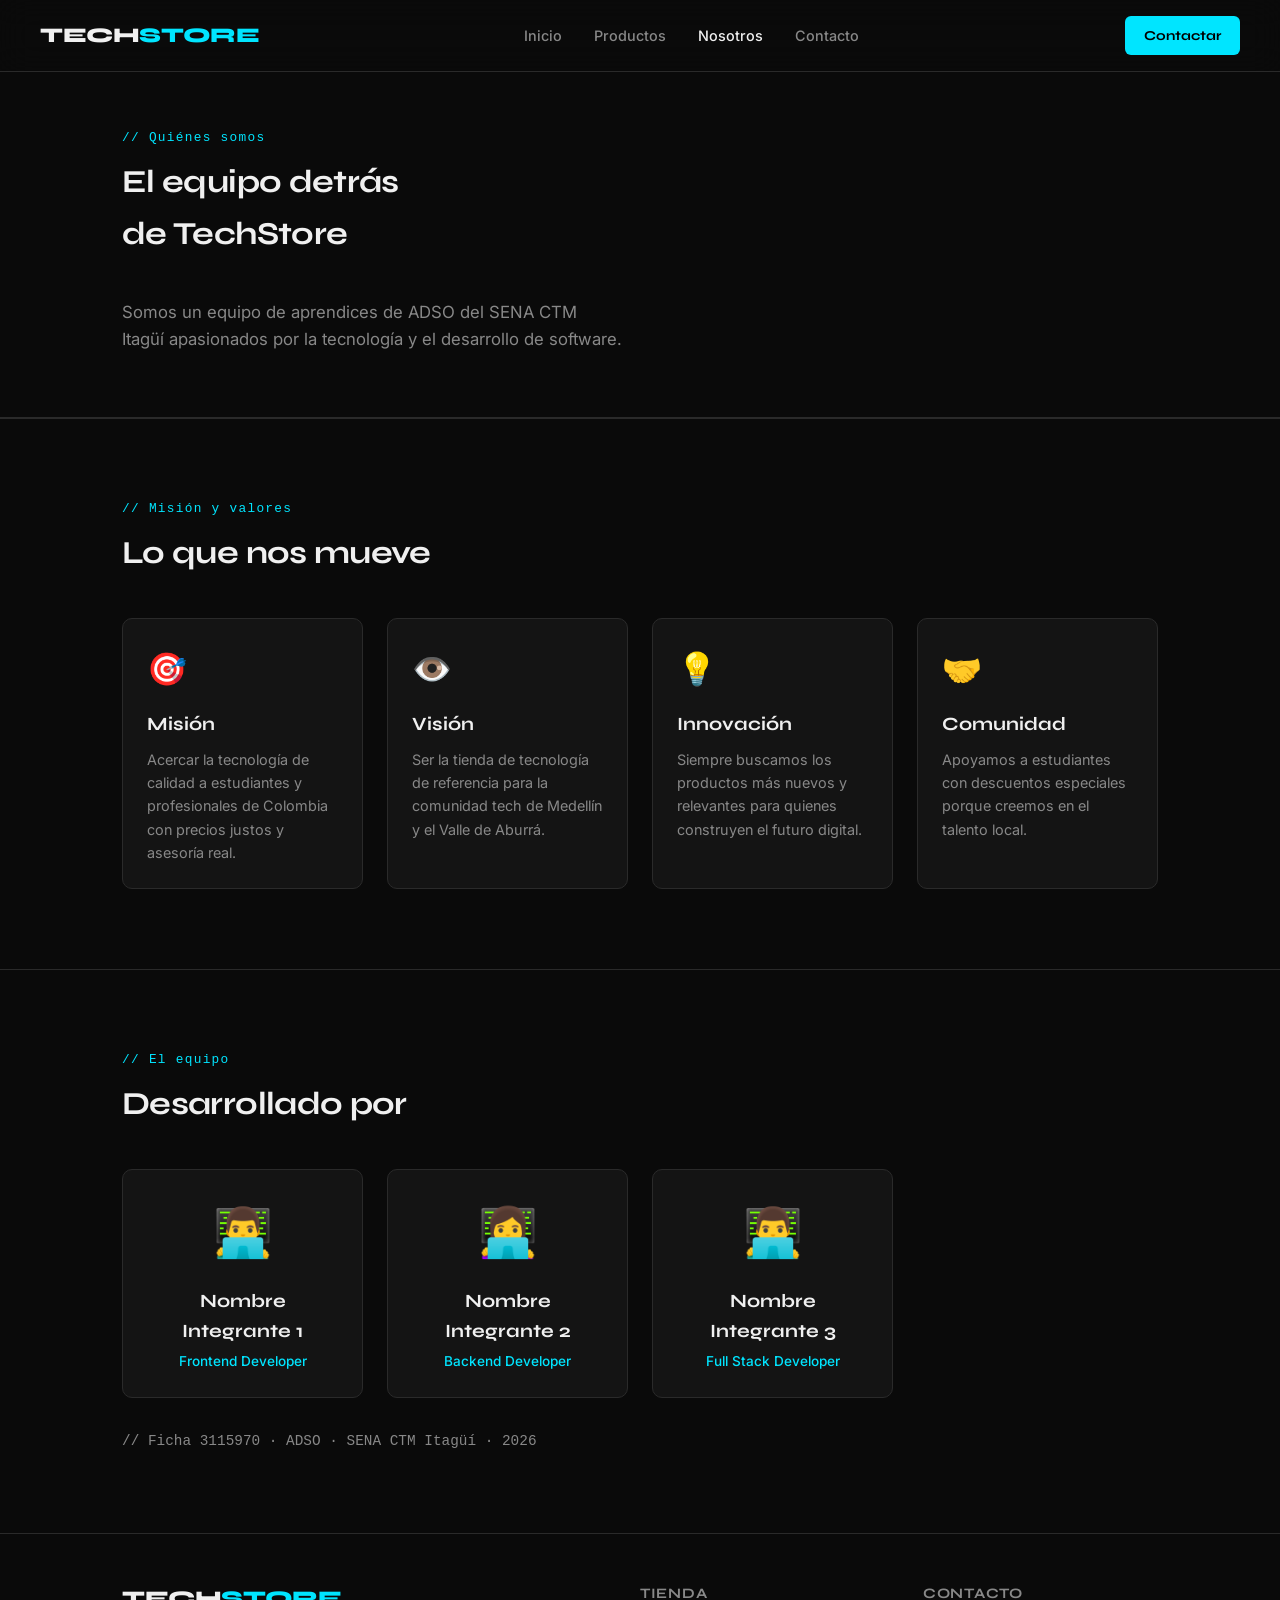
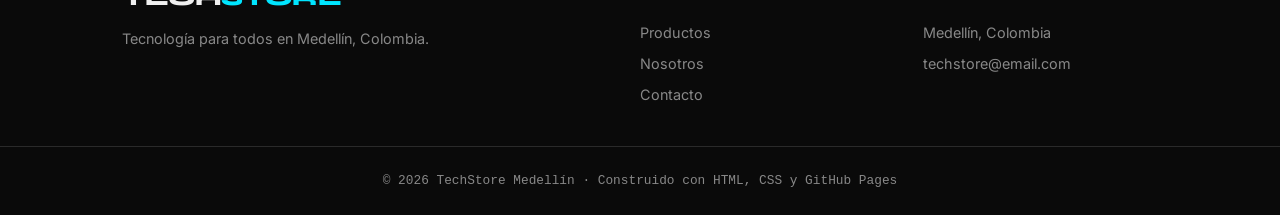
==== nosotros.html @ 0b044762 "Primer commit de TechStore" ====
<!DOCTYPE html>
<html lang="es">
<head>
  <meta charset="UTF-8">
  <meta name="viewport" content="width=device-width, initial-scale=1.0">
  <title>Nosotros — TechStore Medellín</title>
  <link rel="preconnect" href="https://fonts.googleapis.com">
  <link href="https://fonts.googleapis.com/css2?family=Syne:wght@400;600;700;800&family=Inter:wght@300;400;500&display=swap" rel="stylesheet">
  <link rel="stylesheet" href="styles.css">
</head>
<body>

  <nav class="navbar">
    <a href="index.html" class="nav-logo">TECH<span>STORE</span></a>
    <ul class="nav-links">
      <li><a href="index.html">Inicio</a></li>
      <li><a href="productos.html">Productos</a></li>
      <li><a href="nosotros.html" class="active">Nosotros</a></li>
      <li><a href="contacto.html">Contacto</a></li>
    </ul>
    <a href="contacto.html" class="btn-nav">Contactar</a>
  </nav>

  <div class="about-hero">
    <div class="container">
      <p class="section-tag">// Quiénes somos</p>
      <h1 class="section-title">El equipo detrás<br>de TechStore</h1>
      <p style="color:var(--muted);max-width:500px;font-size:1.05rem">
        Somos un equipo de aprendices de ADSO del SENA CTM Itagüí
        apasionados por la tecnología y el desarrollo de software.
      </p>
    </div>
  </div>

  <!-- MISIÓN -->
  <section class="about-section">
    <div class="container">
      <p class="section-tag">// Misión y valores</p>
      <h2 class="section-title">Lo que nos mueve</h2>
      <div class="values-grid">
        <div class="value-card">
          <div class="value-icon">🎯</div>
          <h3>Misión</h3>
          <p>Acercar la tecnología de calidad a estudiantes y profesionales de Colombia con precios justos y asesoría real.</p>
        </div>
        <div class="value-card">
          <div class="value-icon">👁️</div>
          <h3>Visión</h3>
          <p>Ser la tienda de tecnología de referencia para la comunidad tech de Medellín y el Valle de Aburrá.</p>
        </div>
        <div class="value-card">
          <div class="value-icon">💡</div>
          <h3>Innovación</h3>
          <p>Siempre buscamos los productos más nuevos y relevantes para quienes construyen el futuro digital.</p>
        </div>
        <div class="value-card">
          <div class="value-icon">🤝</div>
          <h3>Comunidad</h3>
          <p>Apoyamos a estudiantes con descuentos especiales porque creemos en el talento local.</p>
        </div>
      </div>
    </div>
  </section>

  <!-- EQUIPO -->
  <section class="about-section">
    <div class="container">
      <p class="section-tag">// El equipo</p>
      <h2 class="section-title">Desarrollado por</h2>
      <div class="team-grid">
        <!-- CAMBIAR: Agregar los integrantes reales del equipo -->
        <div class="team-card">
          <div class="team-avatar">👨‍💻</div>
          <h3>Nombre Integrante 1</h3>
          <p class="team-role">Frontend Developer</p>
        </div>
        <div class="team-card">
          <div class="team-avatar">👩‍💻</div>
          <h3>Nombre Integrante 2</h3>
          <p class="team-role">Backend Developer</p>
        </div>
        <div class="team-card">
          <div class="team-avatar">👨‍💻</div>
          <h3>Nombre Integrante 3</h3>
          <p class="team-role">Full Stack Developer</p>
        </div>
      </div>
      <p style="color:var(--muted);font-size:0.9rem;margin-top:2rem;font-family:monospace">
        // Ficha 3115970 · ADSO · SENA CTM Itagüí · 2026
      </p>
    </div>
  </section>

  <footer class="footer">
    <div class="container footer-grid">
      <div>
        <a href="index.html" class="nav-logo">TECH<span>STORE</span></a>
        <p class="footer-desc">Tecnología para todos en Medellín, Colombia.</p>
      </div>
      <div>
        <p class="footer-title">Tienda</p>
        <ul>
          <li><a href="productos.html">Productos</a></li>
          <li><a href="nosotros.html">Nosotros</a></li>
          <li><a href="contacto.html">Contacto</a></li>
        </ul>
      </div>
      <div>
        <p class="footer-title">Contacto</p>
        <ul>
          <li>Medellín, Colombia</li>
          <li>techstore@email.com</li>
        </ul>
      </div>
    </div>
    <div class="footer-bottom">
      <p>© 2026 TechStore Medellín · Construido con HTML, CSS y GitHub Pages</p>
    </div>
  </footer>

</body>
</html>
---- styles.css ----
/* ── VARIABLES ── */
:root {
  --bg:       #0A0A0A;
  --surface:  #141414;
  --surface2: #1E1E1E;
  --border:   #2A2A2A;
  --text:     #F0F0F0;
  --muted:    #888;
  --accent:   #00E5FF;
  --accent2:  #FF6B35;
  --green:    #00C896;
  --font-display: 'Syne', sans-serif;
  --font-body:    'Inter', sans-serif;
  --radius: 10px;
  --shadow: 0 4px 24px rgba(0,0,0,0.4);
}

* { box-sizing: border-box; margin: 0; padding: 0; }
html { scroll-behavior: smooth; }

body {
  background: var(--bg);
  color: var(--text);
  font-family: var(--font-body);
  font-size: 16px;
  line-height: 1.6;
}

a { text-decoration: none; color: inherit; }
ul { list-style: none; }

.container {
  max-width: 1100px;
  margin: 0 auto;
  padding: 0 2rem;
}

/* ── NAVBAR ── */
.navbar {
  position: fixed; top: 0; left: 0; right: 0; z-index: 100;
  display: flex; align-items: center; justify-content: space-between;
  padding: 1rem 2.5rem;
  background: rgba(10,10,10,0.9);
  backdrop-filter: blur(16px);
  border-bottom: 1px solid var(--border);
}

.nav-logo {
  font-family: var(--font-display);
  font-size: 1.3rem;
  font-weight: 800;
  letter-spacing: -0.02em;
  color: var(--text);
}
.nav-logo span { color: var(--accent); }

.nav-links {
  display: flex; gap: 2rem;
}
.nav-links a {
  font-size: 0.9rem;
  color: var(--muted);
  transition: color 0.2s;
  font-weight: 500;
}
.nav-links a:hover,
.nav-links a.active { color: var(--text); }

.btn-nav {
  background: var(--accent);
  color: #000;
  font-size: 0.85rem;
  font-weight: 700;
  font-family: var(--font-display);
  padding: 0.55rem 1.2rem;
  border-radius: 6px;
  transition: opacity 0.2s;
}
.btn-nav:hover { opacity: 0.85; }

/* ── BOTONES ── */
.btn-primary {
  display: inline-block;
  background: var(--accent);
  color: #000;
  font-weight: 700;
  font-family: var(--font-display);
  font-size: 0.9rem;
  padding: 0.8rem 1.8rem;
  border-radius: 6px;
  transition: opacity 0.2s, transform 0.2s;
}
.btn-primary:hover { opacity: 0.85; transform: translateY(-2px); }

.btn-ghost {
  display: inline-block;
  background: transparent;
  color: var(--text);
  font-weight: 500;
  font-size: 0.9rem;
  padding: 0.8rem 1.8rem;
  border-radius: 6px;
  border: 1px solid var(--border);
  transition: border-color 0.2s, transform 0.2s;
}
.btn-ghost:hover { border-color: var(--text); transform: translateY(-2px); }

.btn-small {
  display: inline-block;
  background: var(--surface2);
  color: var(--accent);
  font-size: 0.8rem;
  font-weight: 600;
  padding: 0.4rem 0.9rem;
  border-radius: 5px;
  border: 1px solid var(--border);
  transition: background 0.2s;
}
.btn-small:hover { background: var(--border); }

/* ── HERO ── */
.hero {
  min-height: 100vh;
  display: flex;
  align-items: center;
  justify-content: space-between;
  gap: 4rem;
  max-width: 1100px;
  margin: 0 auto;
  padding: 8rem 2rem 4rem;
}

.hero-content { flex: 1; }

.hero-tag {
  display: inline-block;
  font-family: monospace;
  font-size: 0.8rem;
  color: var(--accent);
  letter-spacing: 0.1em;
  margin-bottom: 1.5rem;
  opacity: 0.8;
}

.hero-title {
  font-family: var(--font-display);
  font-size: clamp(2.5rem, 5vw, 4rem);
  font-weight: 800;
  line-height: 1.05;
  letter-spacing: -0.03em;
  margin-bottom: 1.5rem;
}

.highlight { color: var(--accent); }

.hero-desc {
  font-size: 1.05rem;
  color: var(--muted);
  max-width: 480px;
  margin-bottom: 2.5rem;
  line-height: 1.7;
}

.hero-actions { display: flex; gap: 1rem; flex-wrap: wrap; }

.hero-visual { flex-shrink: 0; }

.hero-card {
  position: relative;
  background: var(--surface);
  border: 1px solid var(--border);
  border-radius: 16px;
  padding: 2rem;
  width: 260px;
  text-align: center;
  overflow: hidden;
}

.card-glow {
  position: absolute;
  top: -40px; left: 50%;
  transform: translateX(-50%);
  width: 120px; height: 120px;
  background: var(--accent);
  border-radius: 50%;
  opacity: 0.08;
  filter: blur(30px);
}

.card-label {
  display: inline-block;
  background: rgba(0,229,255,0.1);
  color: var(--accent);
  font-size: 0.72rem;
  font-weight: 600;
  padding: 0.25rem 0.75rem;
  border-radius: 20px;
  border: 1px solid rgba(0,229,255,0.2);
  margin-bottom: 1rem;
  text-transform: uppercase;
  letter-spacing: 0.08em;
}

.card-img { font-size: 4rem; margin-bottom: 1rem; }
.card-name { font-weight: 600; margin-bottom: 0.5rem; }
.card-price { color: var(--accent); font-weight: 700; font-size: 1.1rem; margin-bottom: 1.2rem; }

/* ── SECCIONES ── */
.section-tag {
  font-family: monospace;
  font-size: 0.8rem;
  color: var(--accent);
  letter-spacing: 0.1em;
  margin-bottom: 0.5rem;
}

.section-title {
  font-family: var(--font-display);
  font-size: 2rem;
  font-weight: 700;
  letter-spacing: -0.02em;
  margin-bottom: 2.5rem;
}

/* ── CATEGORÍAS ── */
.categories {
  padding: 5rem 0;
  border-top: 1px solid var(--border);
}

.cat-grid {
  display: grid;
  grid-template-columns: repeat(auto-fill, minmax(160px, 1fr));
  gap: 1rem;
}

.cat-card {
  background: var(--surface);
  border: 1px solid var(--border);
  border-radius: var(--radius);
  padding: 1.5rem 1rem;
  text-align: center;
  transition: border-color 0.2s, transform 0.2s;
}
.cat-card:hover { border-color: var(--accent); transform: translateY(-3px); }
.cat-icon { font-size: 2rem; display: block; margin-bottom: 0.75rem; }
.cat-card h3 { font-family: var(--font-display); font-size: 0.95rem; font-weight: 700; margin-bottom: 0.3rem; }
.cat-card p { font-size: 0.8rem; color: var(--muted); }

/* ── DESTACADOS ── */
.featured {
  padding: 5rem 0;
  border-top: 1px solid var(--border);
}

.products-grid {
  display: grid;
  grid-template-columns: repeat(auto-fill, minmax(280px, 1fr));
  gap: 1.5rem;
  margin-bottom: 3rem;
}

.product-card {
  position: relative;
  background: var(--surface);
  border: 1px solid var(--border);
  border-radius: var(--radius);
  padding: 1.5rem;
  transition: border-color 0.2s, transform 0.2s;
}
.product-card:hover { border-color: var(--accent2); transform: translateY(-3px); }

.product-badge {
  position: absolute; top: 1rem; right: 1rem;
  background: rgba(0,229,255,0.12);
  color: var(--accent);
  font-size: 0.7rem;
  font-weight: 700;
  padding: 0.2rem 0.6rem;
  border-radius: 4px;
  text-transform: uppercase;
  letter-spacing: 0.06em;
}
.product-badge.oferta { background: rgba(255,107,53,0.12); color: var(--accent2); }

.product-img { font-size: 3rem; margin-bottom: 1rem; }
.product-card h3 { font-family: var(--font-display); font-weight: 700; margin-bottom: 0.4rem; }
.product-desc { font-size: 0.88rem; color: var(--muted); margin-bottom: 1.2rem; }
.product-footer { display: flex; justify-content: space-between; align-items: center; }
.product-price { font-weight: 700; color: var(--accent); font-size: 1rem; }

.section-cta { text-align: center; }

/* ── BANNER ── */
.banner {
  padding: 5rem 0;
  border-top: 1px solid var(--border);
}

.banner-content {
  background: linear-gradient(135deg, #0A1628, #0D2137);
  border: 1px solid rgba(0,229,255,0.2);
  border-radius: 16px;
  padding: 3rem;
  text-align: center;
}
.banner-content h2 {
  font-family: var(--font-display);
  font-size: 1.8rem;
  font-weight: 700;
  margin-bottom: 0.75rem;
}
.banner-content p { color: var(--muted); margin-bottom: 1.5rem; }

/* ── FOOTER ── */
.footer {
  border-top: 1px solid var(--border);
  padding: 3rem 0 1.5rem;
}

.footer-grid {
  display: grid;
  grid-template-columns: 2fr 1fr 1fr;
  gap: 3rem;
  margin-bottom: 2rem;
}

.footer-desc { color: var(--muted); font-size: 0.9rem; margin-top: 0.75rem; }
.footer-title { font-family: var(--font-display); font-weight: 700; margin-bottom: 1rem; font-size: 0.9rem; text-transform: uppercase; letter-spacing: 0.05em; color: var(--muted); }
.footer ul li { margin-bottom: 0.5rem; font-size: 0.9rem; color: var(--muted); }
.footer ul a:hover { color: var(--text); }

.footer-bottom {
  border-top: 1px solid var(--border);
  padding-top: 1.5rem;
  text-align: center;
  font-size: 0.8rem;
  color: var(--muted);
  font-family: monospace;
}

/* ── PÁGINA PRODUCTOS ── */
.page-hero {
  padding: 8rem 0 3rem;
  border-bottom: 1px solid var(--border);
}

.filter-bar {
  display: flex;
  gap: 0.75rem;
  flex-wrap: wrap;
  margin-bottom: 2.5rem;
}

.filter-btn {
  background: var(--surface);
  border: 1px solid var(--border);
  color: var(--muted);
  font-size: 0.85rem;
  padding: 0.5rem 1.2rem;
  border-radius: 20px;
  cursor: pointer;
  transition: all 0.2s;
  font-family: var(--font-body);
}
.filter-btn:hover,
.filter-btn.active { background: var(--accent); color: #000; border-color: var(--accent); font-weight: 600; }

.catalog-section { padding: 4rem 0; }

/* ── PÁGINA NOSOTROS ── */
.about-hero { padding: 8rem 0 4rem; border-bottom: 1px solid var(--border); }
.about-section { padding: 5rem 0; border-top: 1px solid var(--border); }
.values-grid { display: grid; grid-template-columns: repeat(auto-fill, minmax(240px, 1fr)); gap: 1.5rem; }
.value-card { background: var(--surface); border: 1px solid var(--border); border-radius: var(--radius); padding: 1.5rem; }
.value-icon { font-size: 2rem; margin-bottom: 1rem; }
.value-card h3 { font-family: var(--font-display); font-weight: 700; margin-bottom: 0.5rem; }
.value-card p { font-size: 0.9rem; color: var(--muted); }
.team-grid { display: grid; grid-template-columns: repeat(auto-fill, minmax(200px, 1fr)); gap: 1.5rem; }
.team-card { background: var(--surface); border: 1px solid var(--border); border-radius: var(--radius); padding: 1.5rem; text-align: center; }
.team-avatar { font-size: 3rem; margin-bottom: 1rem; }
.team-card h3 { font-family: var(--font-display); font-weight: 700; margin-bottom: 0.25rem; }
.team-role { font-size: 0.85rem; color: var(--accent); font-weight: 500; }

/* ── PÁGINA CONTACTO ── */
.contact-hero { padding: 8rem 0 4rem; border-bottom: 1px solid var(--border); }
.contact-section { padding: 5rem 0; }
.contact-grid { display: grid; grid-template-columns: 1fr 1fr; gap: 4rem; align-items: start; }
.contact-form { display: flex; flex-direction: column; gap: 1.2rem; }
.form-group { display: flex; flex-direction: column; gap: 0.4rem; }
.form-group label { font-size: 0.85rem; color: var(--muted); font-weight: 500; }
.form-group input,
.form-group textarea,
.form-group select {
  background: var(--surface);
  border: 1px solid var(--border);
  border-radius: 6px;
  padding: 0.75rem 1rem;
  color: var(--text);
  font-family: var(--font-body);
  font-size: 0.95rem;
  transition: border-color 0.2s;
  outline: none;
}
.form-group input:focus,
.form-group textarea:focus,
.form-group select:focus { border-color: var(--accent); }
.form-group textarea { resize: vertical; min-height: 140px; }
.form-group select option { background: var(--surface); }
.btn-submit {
  background: var(--accent);
  color: #000;
  font-weight: 700;
  font-family: var(--font-display);
  font-size: 0.95rem;
  padding: 0.9rem;
  border-radius: 6px;
  border: none;
  cursor: pointer;
  transition: opacity 0.2s;
}
.btn-submit:hover { opacity: 0.85; }
.contact-info { display: flex; flex-direction: column; gap: 1rem; }
.info-item { display: flex; gap: 1rem; align-items: flex-start; padding: 1.2rem; background: var(--surface); border: 1px solid var(--border); border-radius: var(--radius); }
.info-icon { font-size: 1.4rem; flex-shrink: 0; }
.info-label { font-size: 0.75rem; color: var(--muted); margin-bottom: 0.2rem; text-transform: uppercase; letter-spacing: 0.05em; }
.info-value { font-weight: 500; }

/* ── RESPONSIVE ── */
@media (max-width: 768px) {
  .hero { flex-direction: column; padding-top: 6rem; }
  .hero-visual { display: none; }
  .footer-grid { grid-template-columns: 1fr; gap: 2rem; }
  .contact-grid { grid-template-columns: 1fr; }
  .nav-links { display: none; }
}
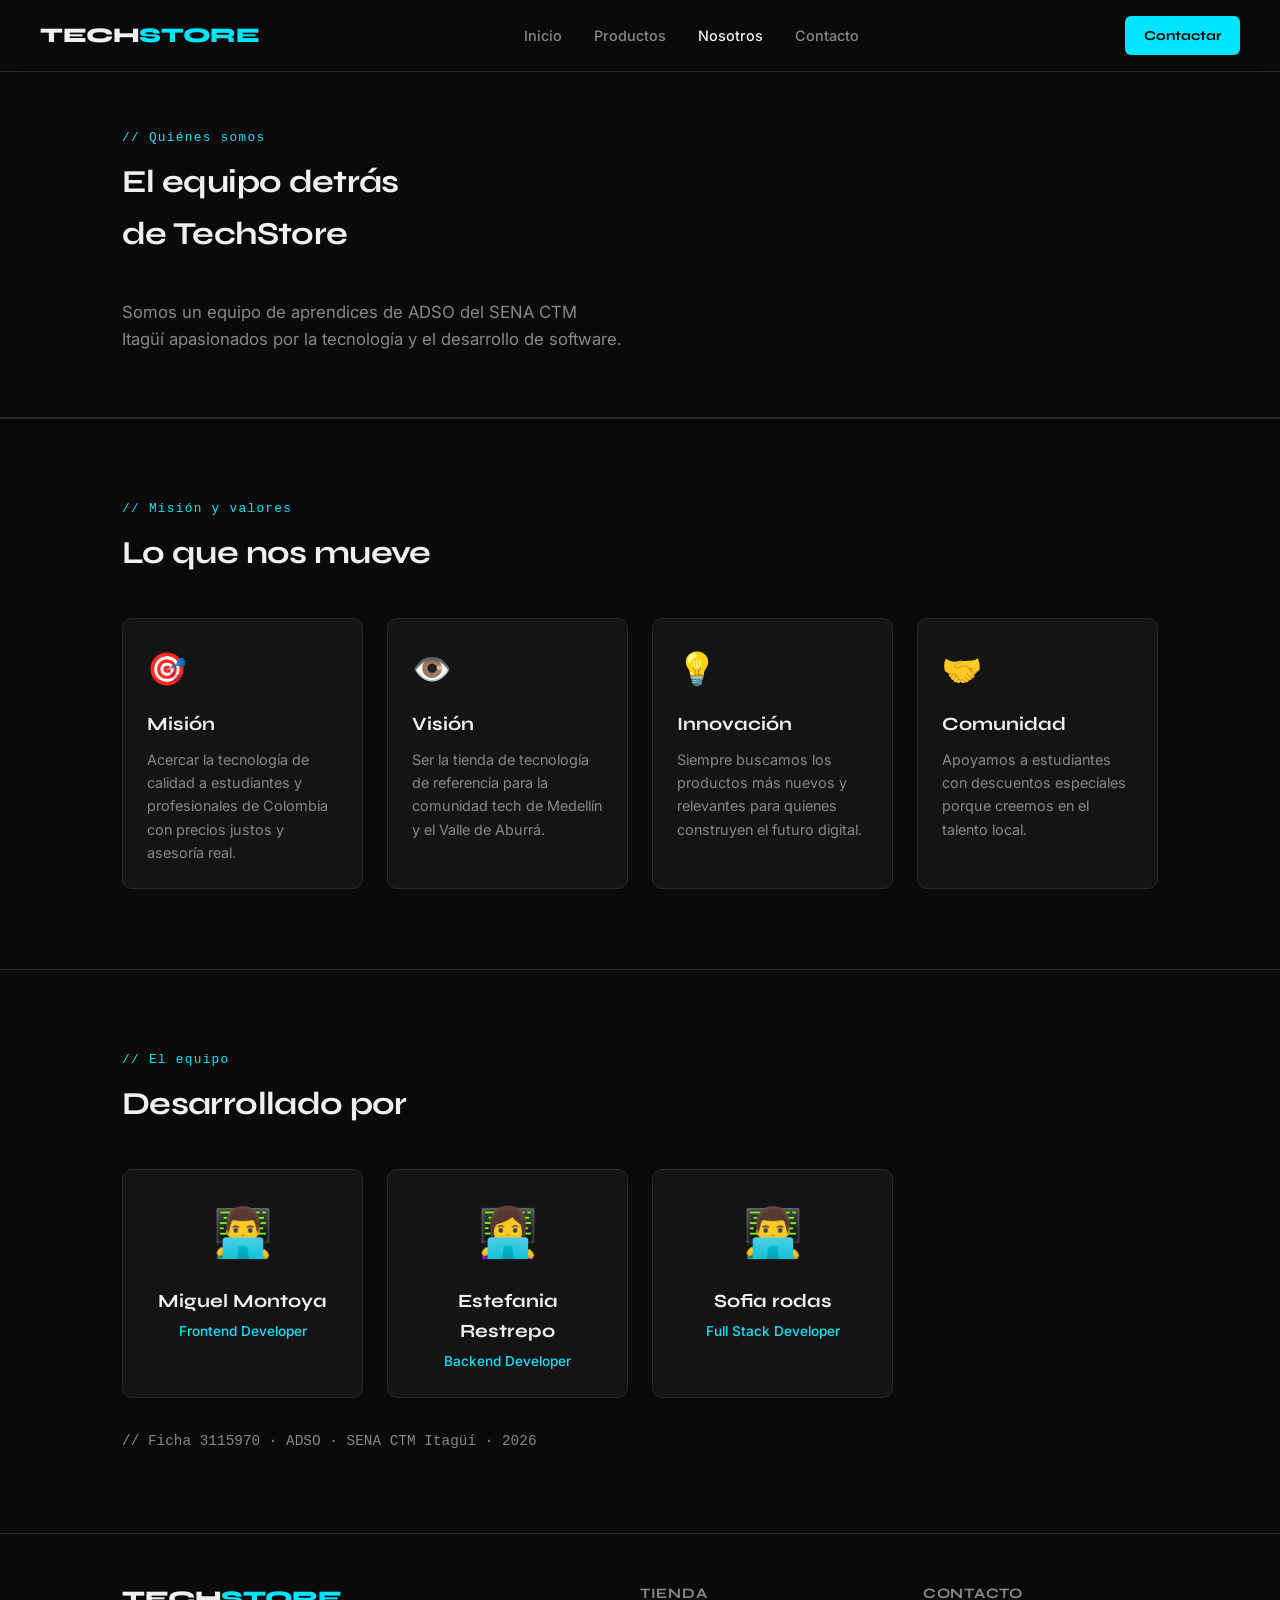
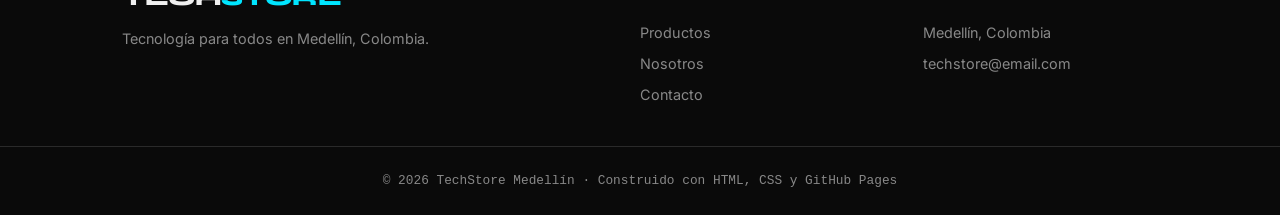
==== commit ef67bdd3: "Se organizaron los nombres de los integrantes" ====
--- a/nosotros.html
+++ b/nosotros.html
@@ -71,17 +71,17 @@
         <!-- CAMBIAR: Agregar los integrantes reales del equipo -->
         <div class="team-card">
           <div class="team-avatar">👨‍💻</div>
-          <h3>Nombre Integrante 1</h3>
+          <h3>Miguel Montoya</h3>
           <p class="team-role">Frontend Developer</p>
         </div>
         <div class="team-card">
           <div class="team-avatar">👩‍💻</div>
-          <h3>Nombre Integrante 2</h3>
+          <h3>Estefania Restrepo</h3>
           <p class="team-role">Backend Developer</p>
         </div>
         <div class="team-card">
           <div class="team-avatar">👨‍💻</div>
-          <h3>Nombre Integrante 3</h3>
+          <h3>Sofia rodas</h3>
           <p class="team-role">Full Stack Developer</p>
         </div>
       </div>
